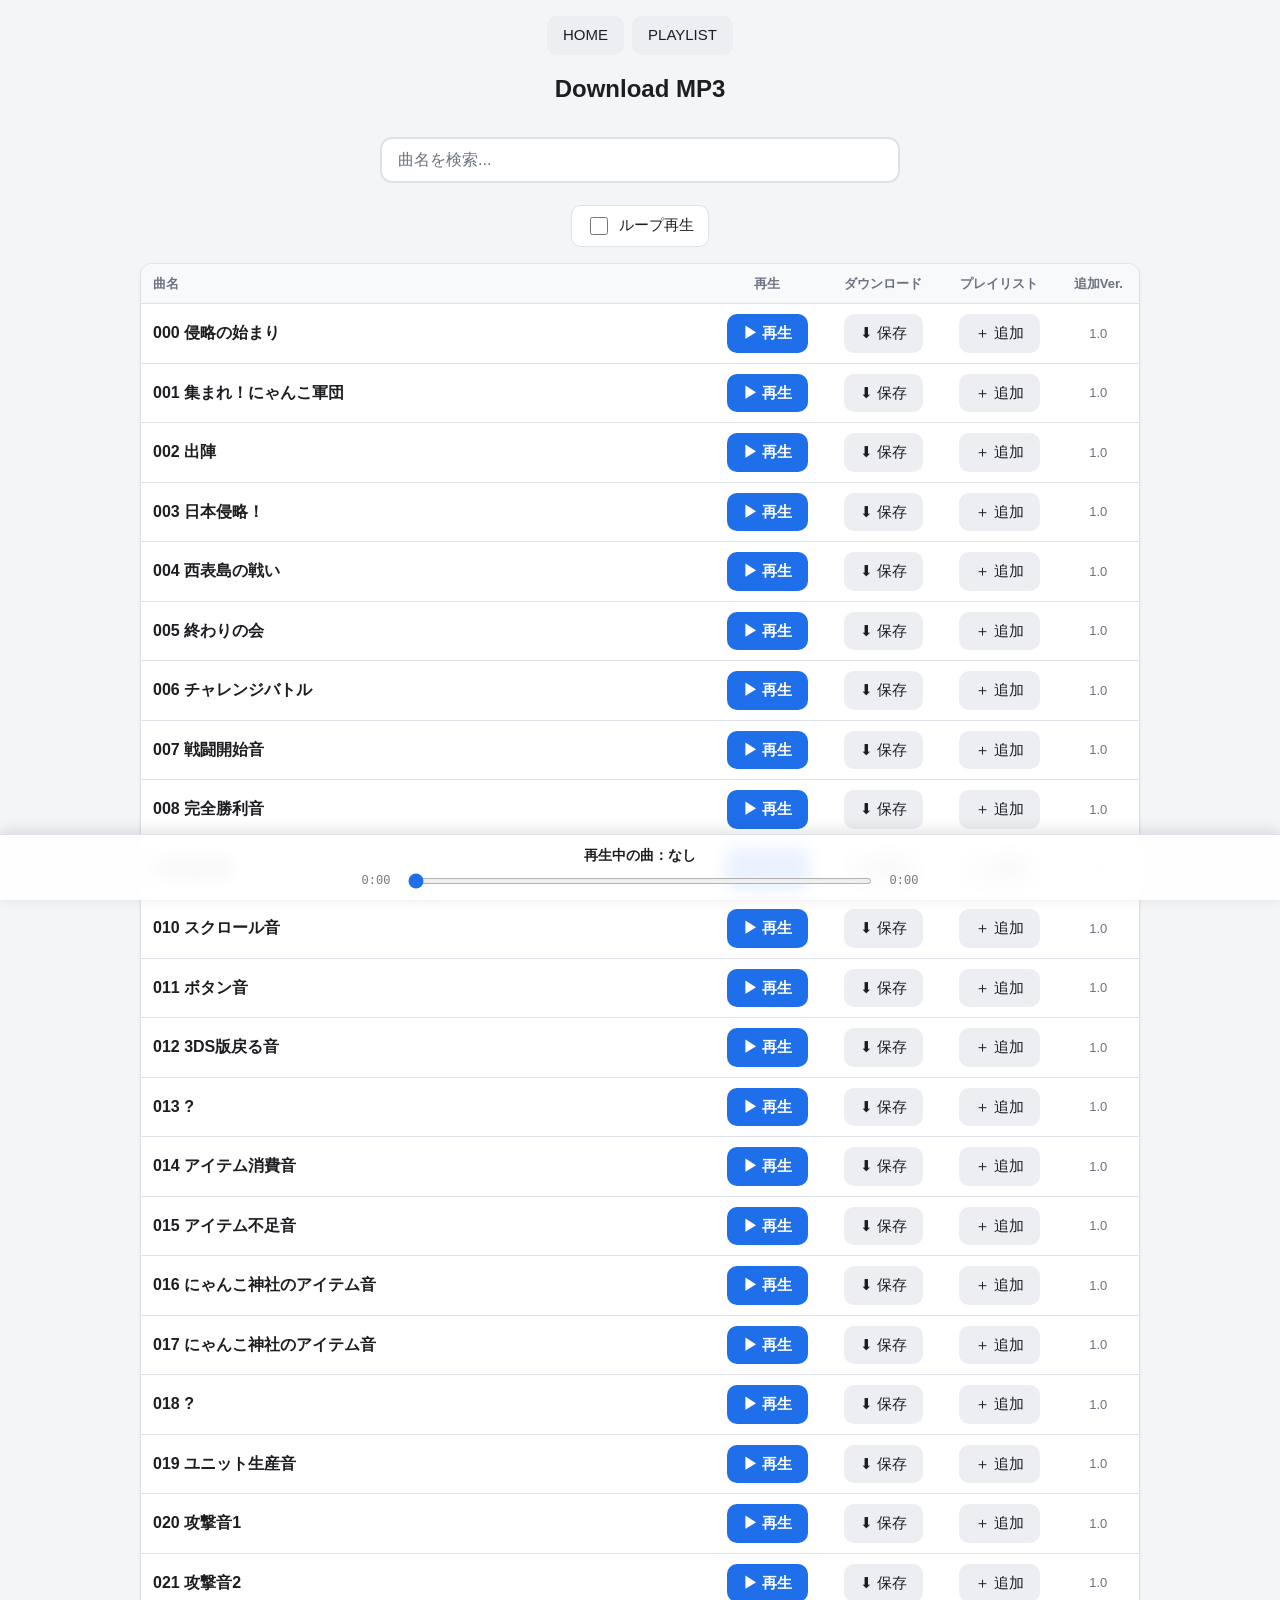
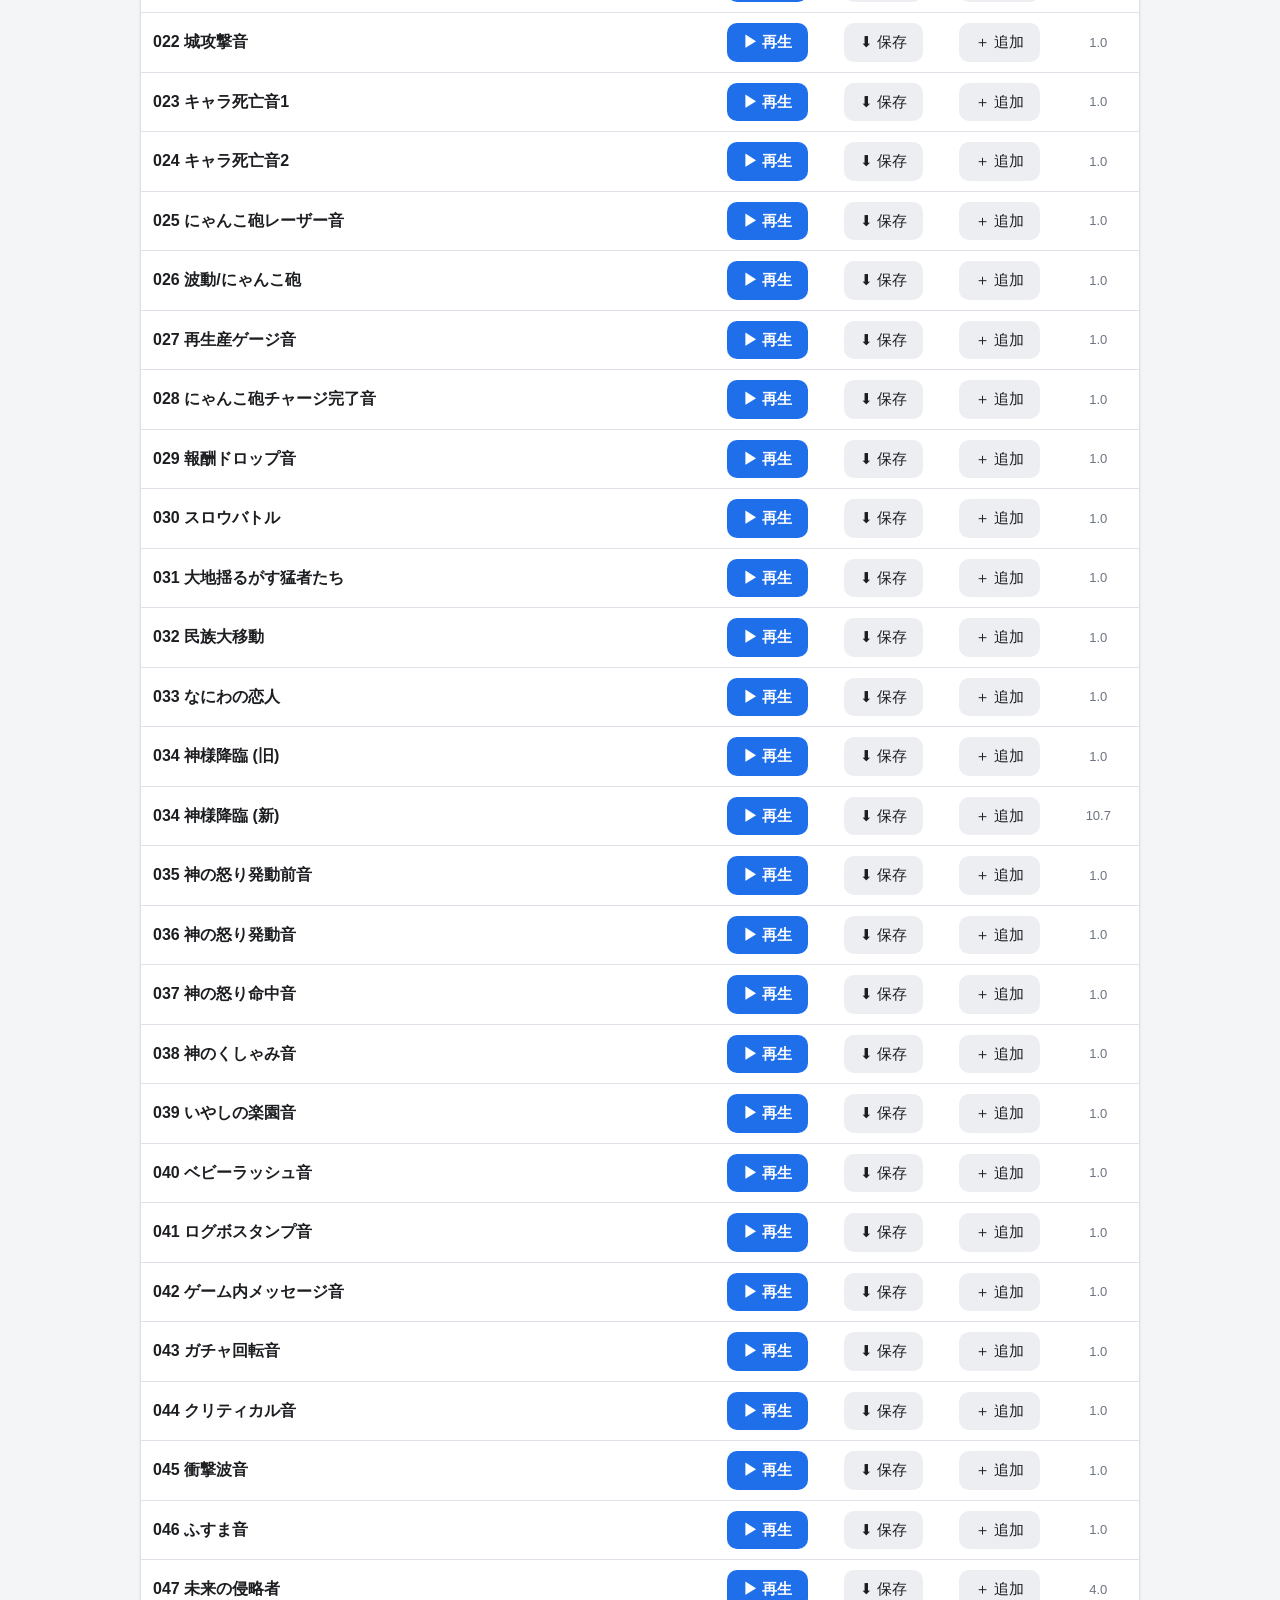
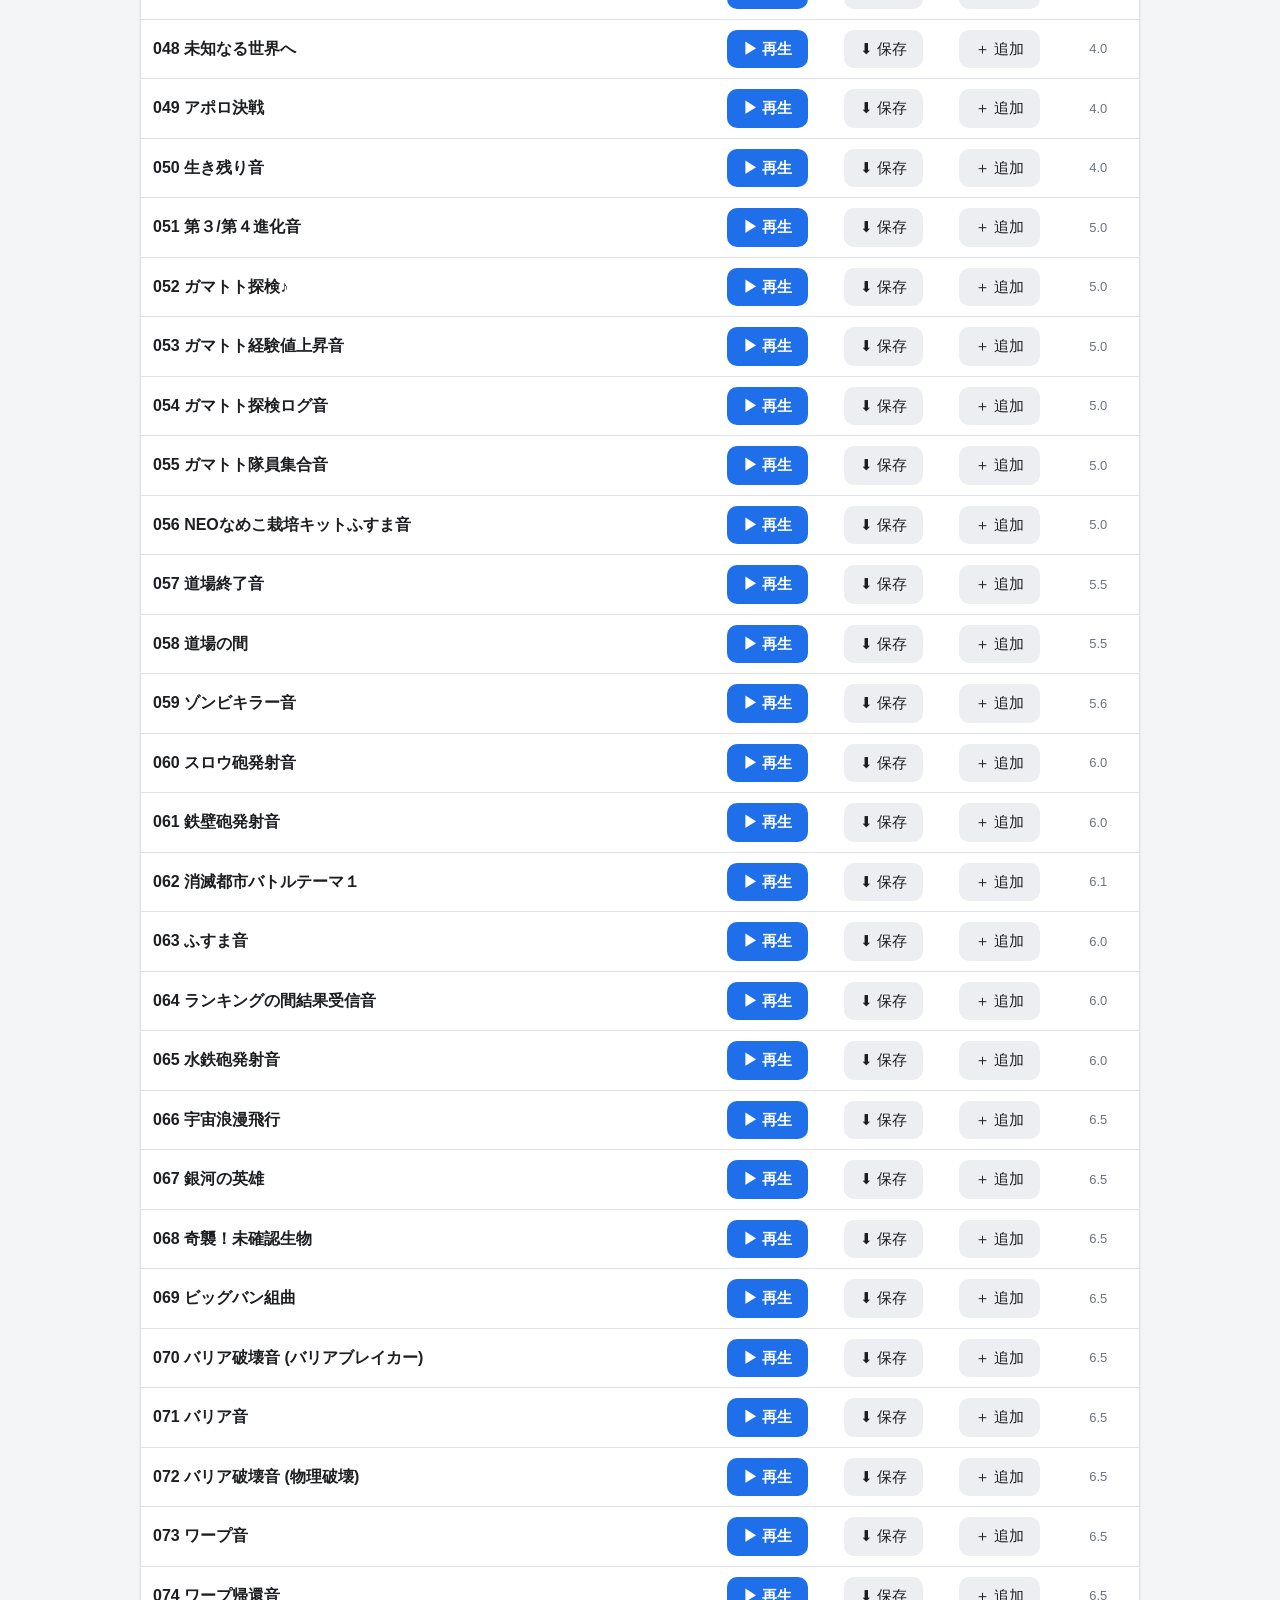
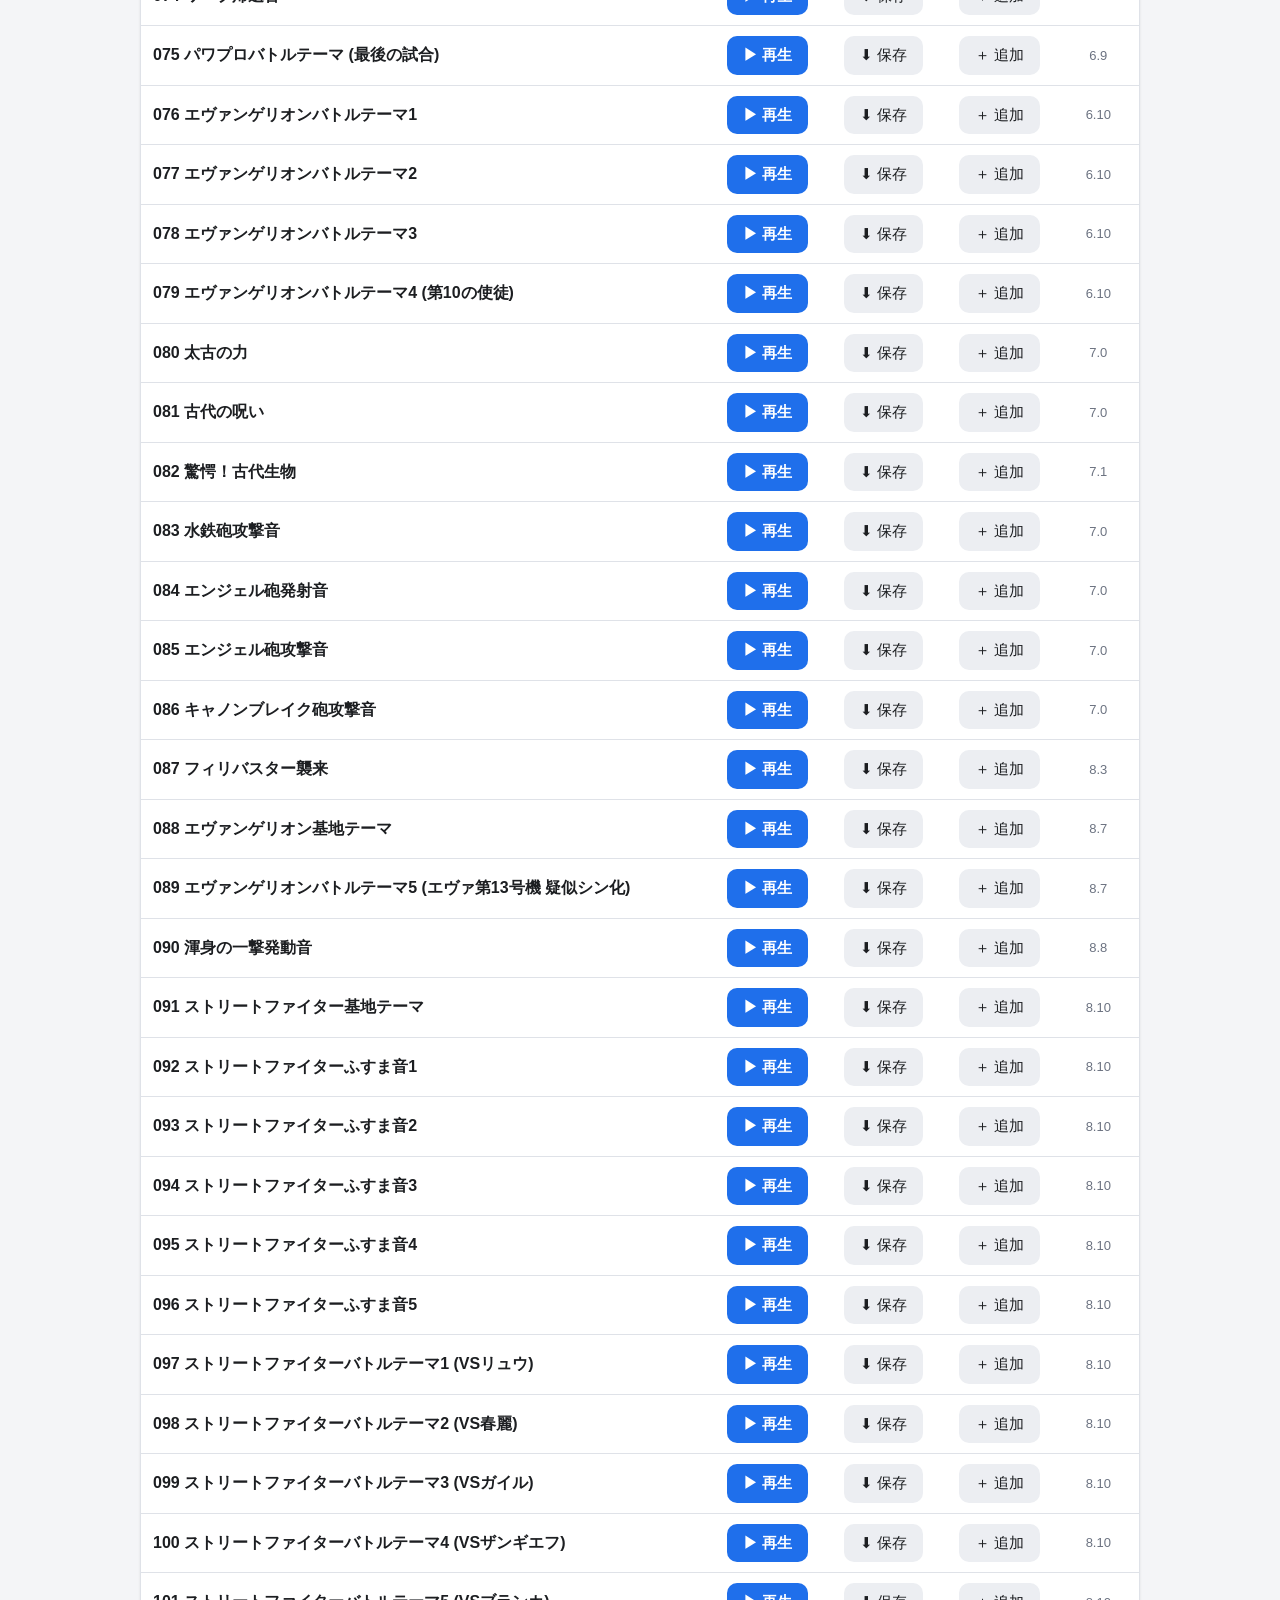
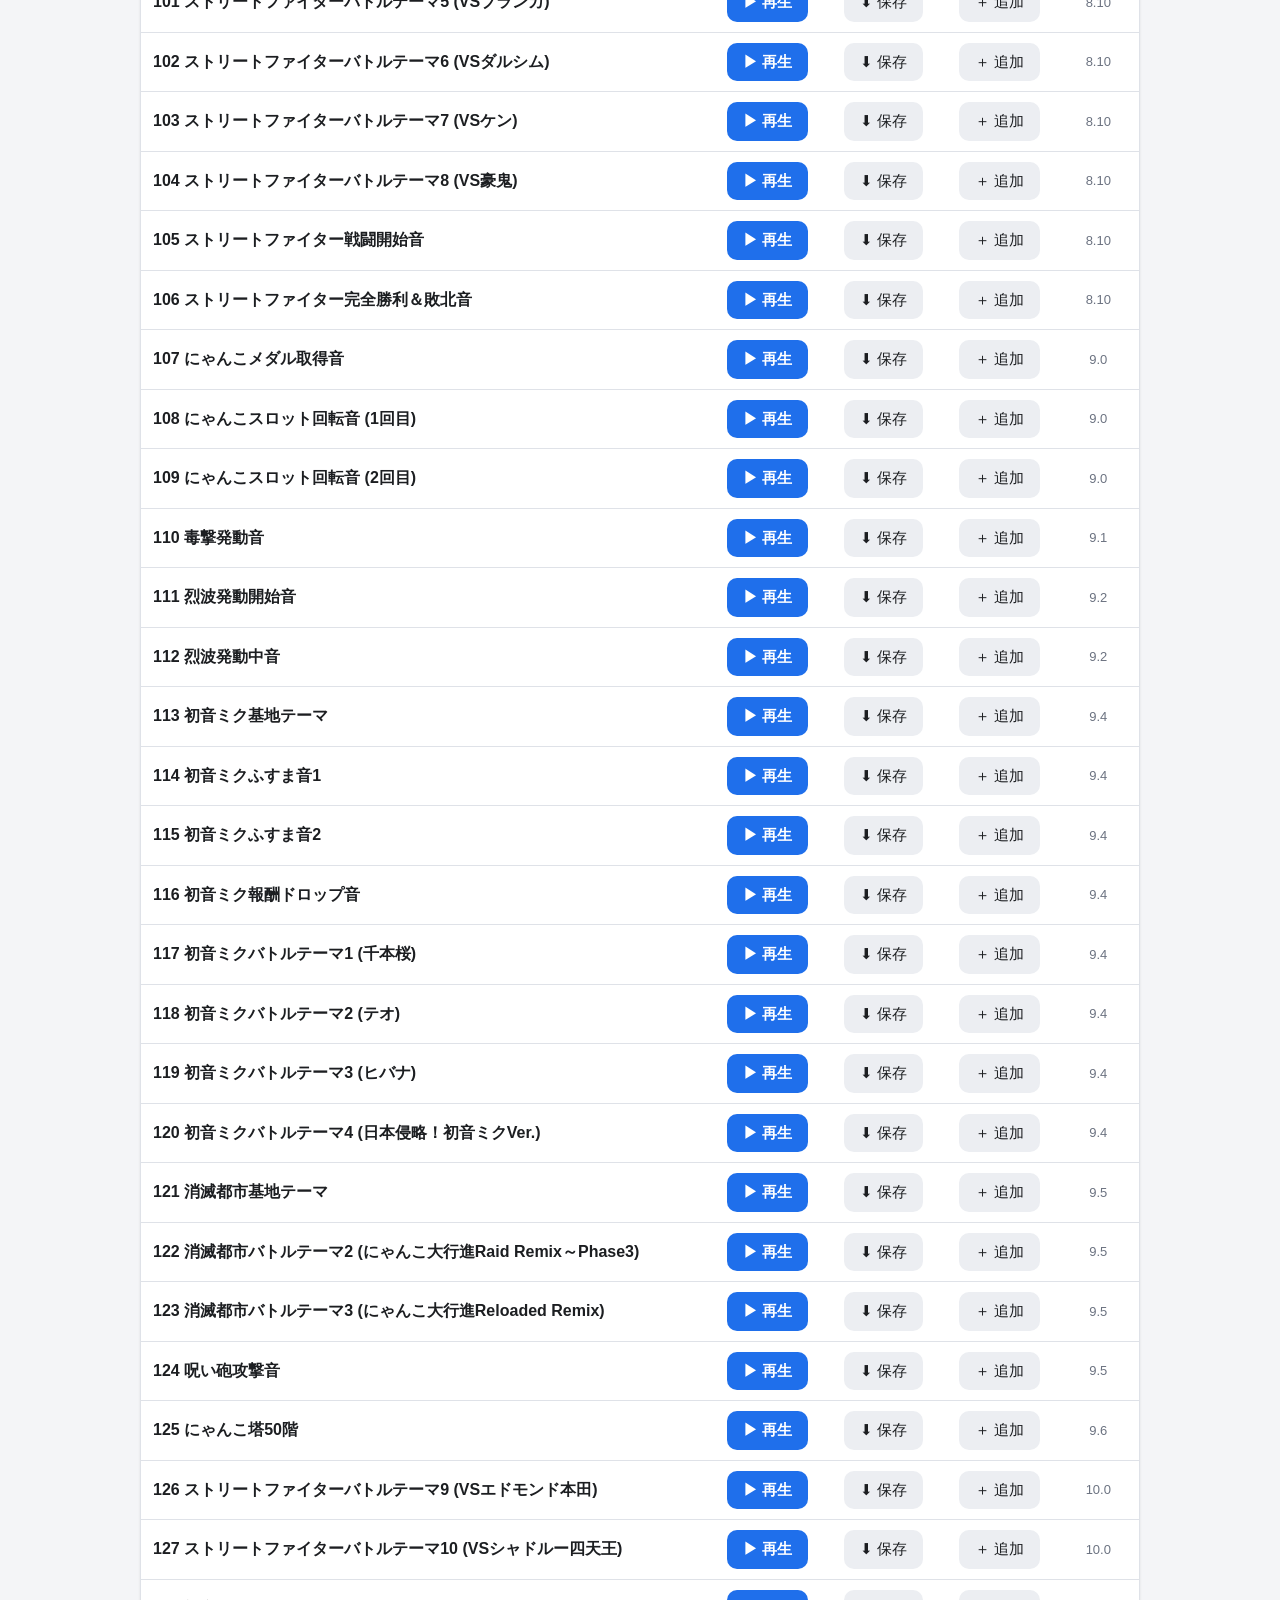
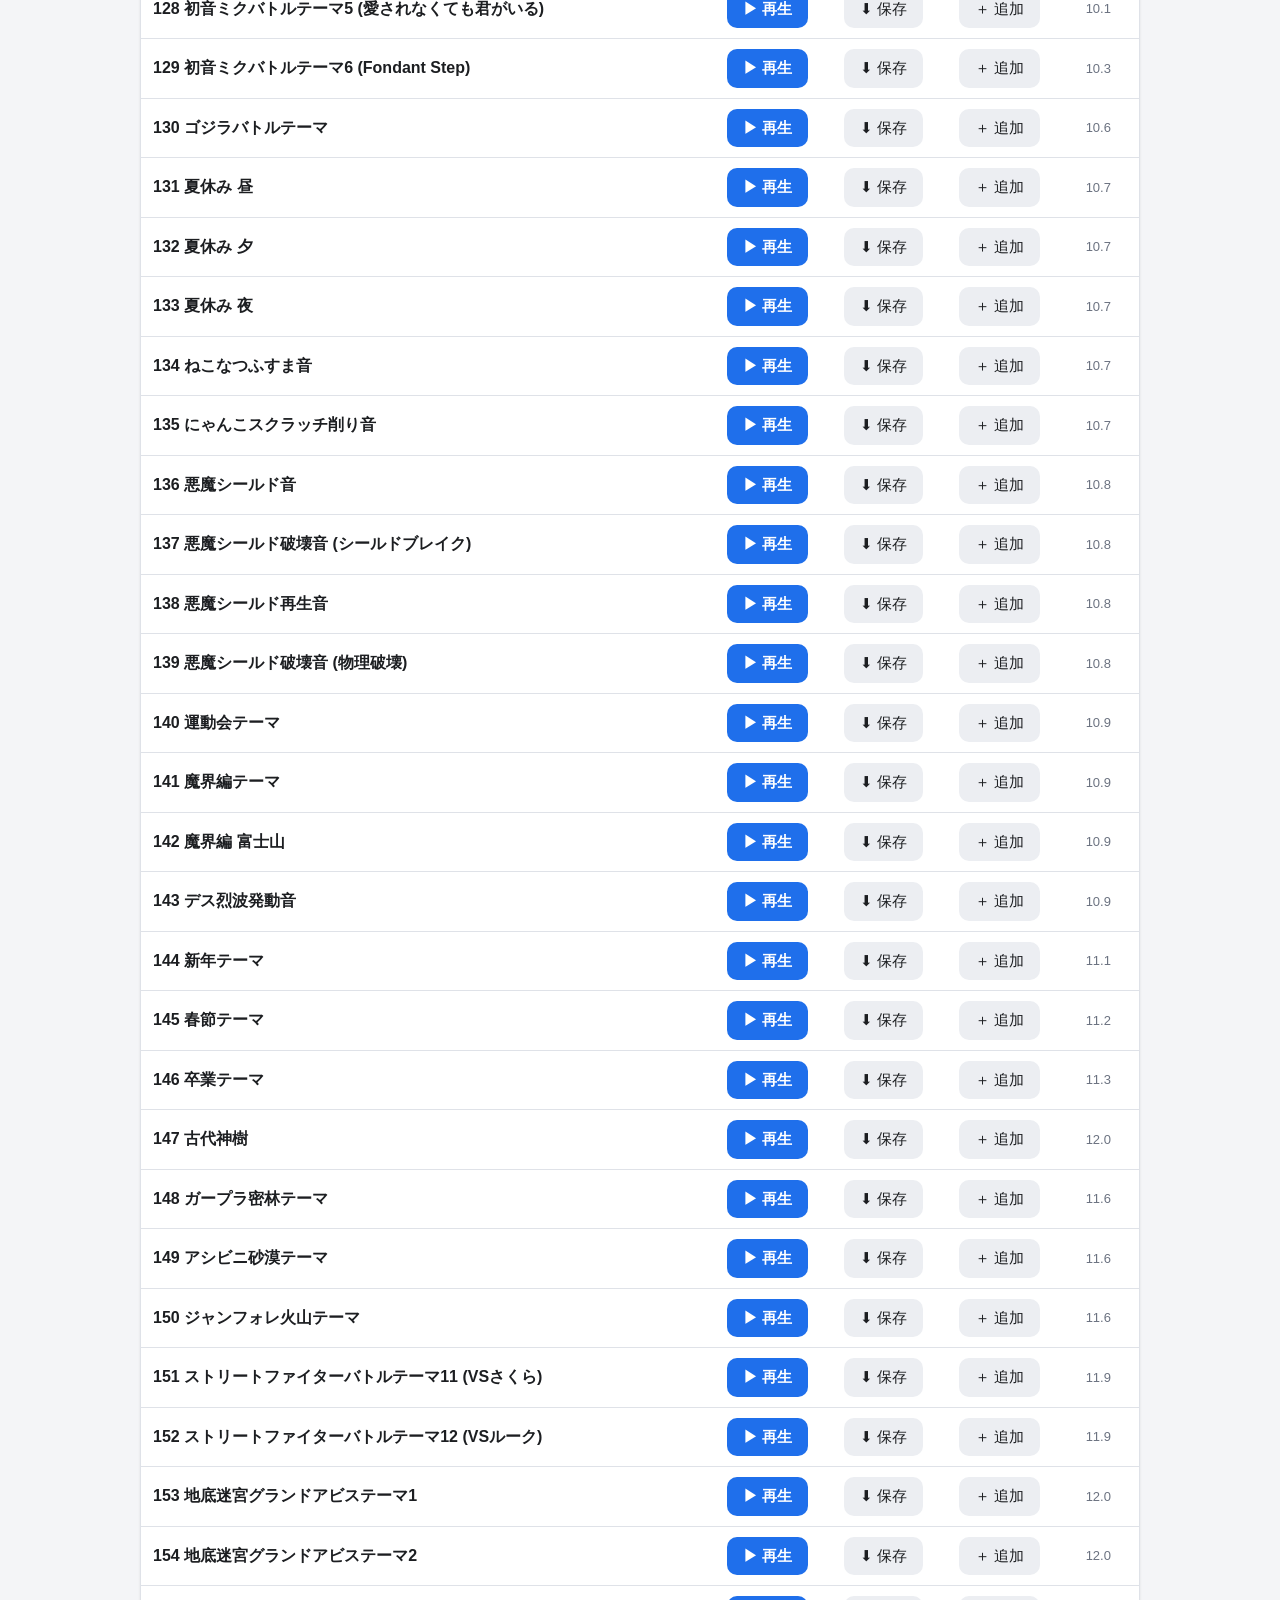
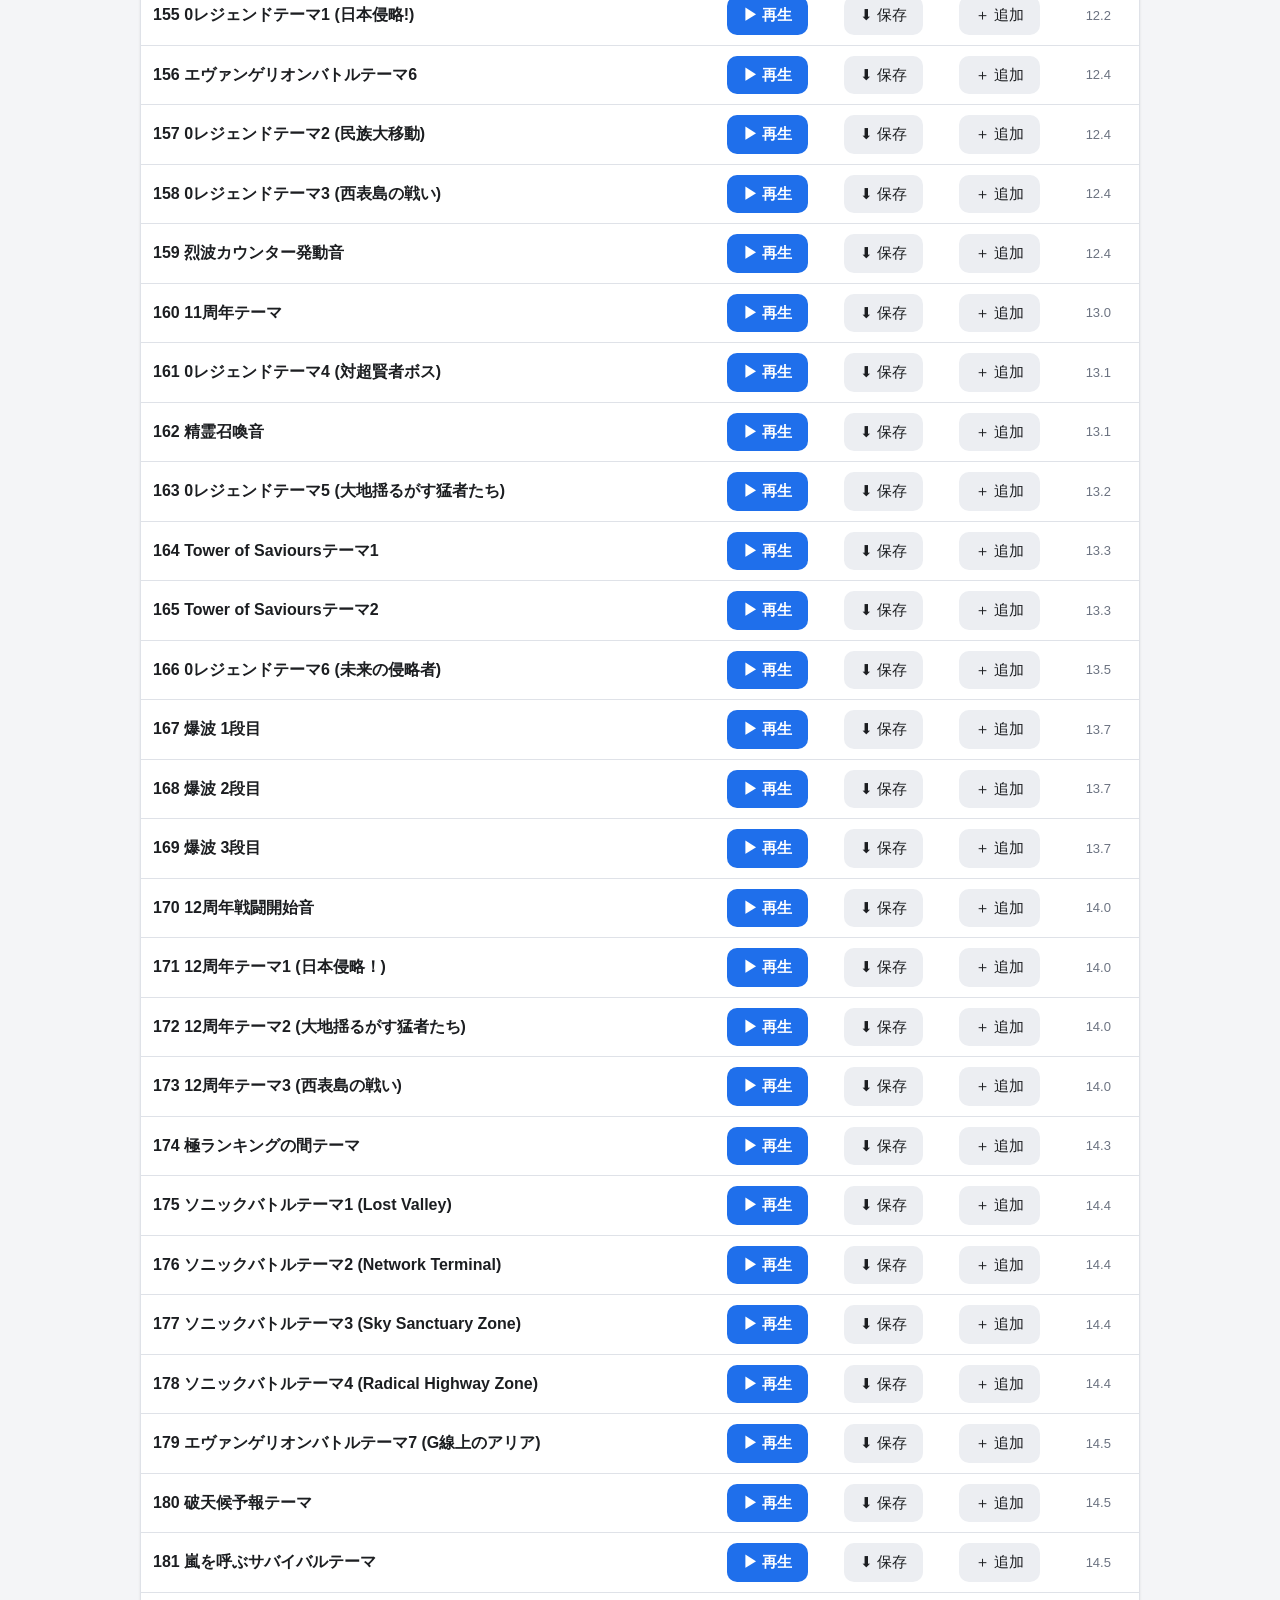
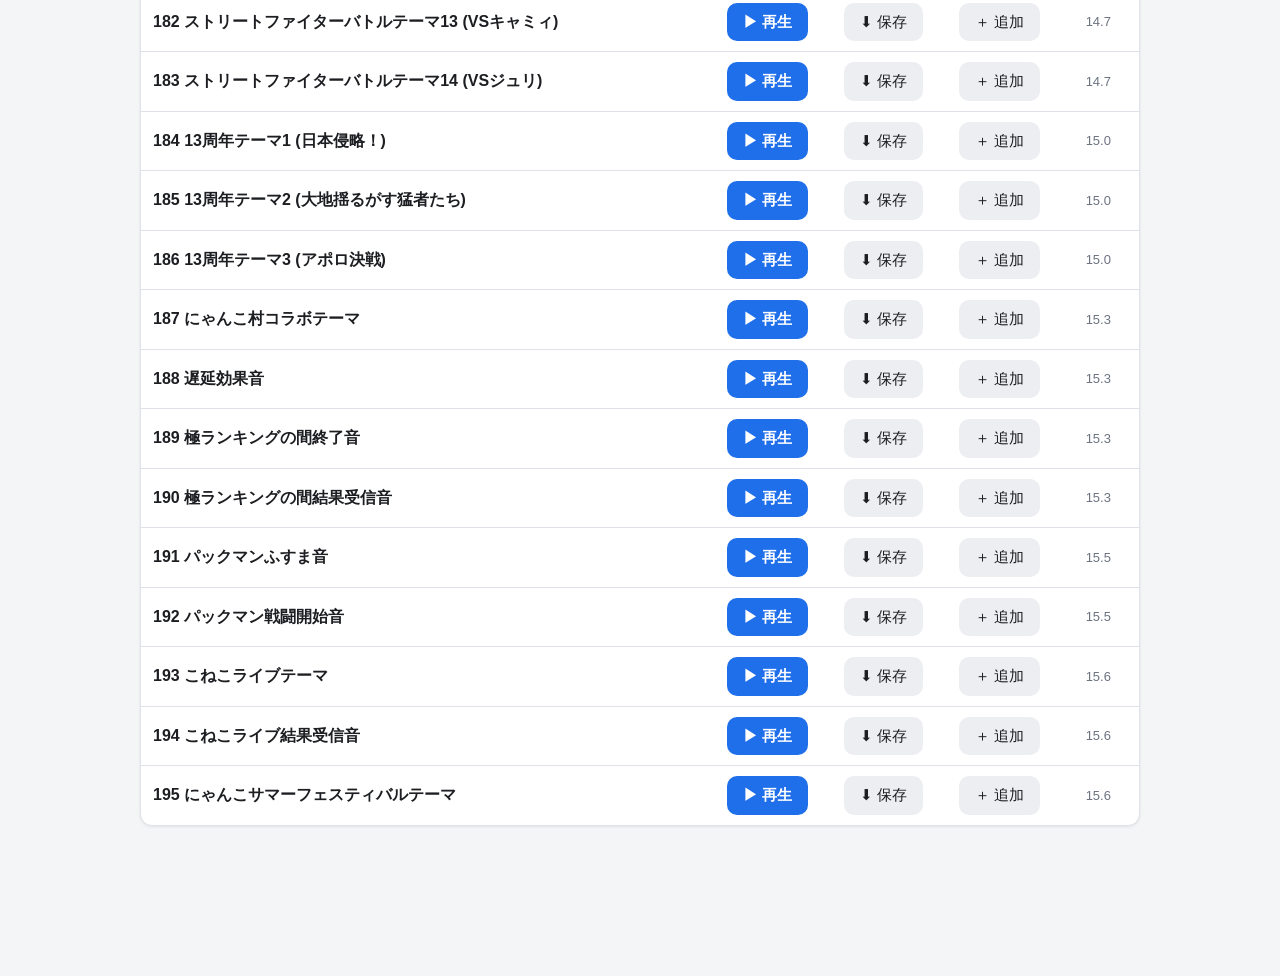
==== mp3.html @ a1e4a660 "test" ====
<!DOCTYPE html>
<html lang="ja">
<head>
<meta charset="UTF-8">
<meta name="viewport" content="width=device-width, initial-scale=1, user-scalable=yes">
<title>BC Music Downloader</title>
<link rel="stylesheet" href="common.css">
<link rel="icon" type="image/x-icon" href="images/favicon.ico">
</head>
<body>
<div class="top-nav">
  <button class="simple-btn" onclick="location.href='index.html'">HOME</button>
  <button class="simple-btn" onclick="location.href='playlist.html'">PLAYLIST</button>
</div>
<h1>Download MP3</h1>
<div class="search-area">
  <div class="search-box">
    <input type="text" id="search" placeholder="曲名を検索..." />
  </div>
</div>
<div class="loop-area">
  <label class="loop-label">
    <input type="checkbox" id="loopToggle"> ループ再生
  </label>
</div>
<div id="track-list"></div>
<div class="player-container">
  <div class="player-inner">
    <div class="now-playing" id="now-playing">再生中の曲：なし</div>
    <div class="seek-wrapper">
      <span id="current-time" class="time-display">0:00</span>
      <input type="range" id="seek-bar" value="0" max="100" step="1">
      <span id="duration" class="time-display">0:00</span>
    </div>
  </div>
</div>
<script src="js/music-table.js"></script>
<script>
  initMusicTable({
    jsonUrl: "songs_mp3.json",
    hasPlaylist: true,
    tableContainerId: 'track-list'
  });
</script>
</body>
</html>
---- common.css ----
/* ===== テーマ変数 (OSのダークモード設定に自動追従) ===== */
:root {
  --bg: #f4f5f7;
  --surface: #ffffff;
  --surface-alt: #f8f9fb;
  --text: #1c1e21;
  --text-sub: #6b7280;
  --border: #dfe2e8;
  --accent: #1f6feb;
  --accent-soft: #e6efff;
  --accent-text: #ffffff;
  --btn: #eceef2;
  --btn-hover: #dcdfe6;
  --shadow: 0 1px 3px rgba(0,0,0,.08);
}
@media (prefers-color-scheme: dark) {
  :root {
    --bg: #16181c;
    --surface: #1f2228;
    --surface-alt: #252931;
    --text: #eceef2;
    --text-sub: #9aa3b2;
    --border: #333844;
    --accent: #5b9bff;
    --accent-soft: #22324f;
    --accent-text: #0d1117;
    --btn: #2f343e;
    --btn-hover: #3d4350;
    --shadow: 0 1px 3px rgba(0,0,0,.5);
  }
}

* { box-sizing: border-box; }

body {
  margin: 0;
  padding: 16px 16px 150px;
  font-family: -apple-system, BlinkMacSystemFont, "Hiragino Sans", "Noto Sans JP", "Yu Gothic", sans-serif;
  line-height: 1.5;
  background: var(--bg);
  color: var(--text);
}
h1 {
  font-size: 24px;
  text-align: center;
  margin: 16px 0 20px;
}

/* ===== ボタン ===== */
.simple-btn {
  display: inline-flex;
  align-items: center;
  justify-content: center;
  gap: 6px;
  padding: 8px 16px;
  font: inherit;
  font-size: 15px;
  color: var(--text);
  background: var(--btn);
  border: none;
  border-radius: 10px;
  cursor: pointer;
  white-space: nowrap;
  transition: background .15s;
}
.simple-btn:hover { background: var(--btn-hover); }
.simple-btn:focus-visible,
input:focus-visible { outline: 2px solid var(--accent); outline-offset: 2px; }
.simple-btn.primary { background: var(--accent); color: var(--accent-text); font-weight: 600; }
.simple-btn.primary:hover { filter: brightness(1.08); }
.simple-btn.danger { color: #d93025; }
@media (prefers-color-scheme: dark) { .simple-btn.danger { color: #ff7b72; } }

/* ===== 上部ナビ・検索 ===== */
.top-nav {
  max-width: 1000px;
  margin: 0 auto;
  display: flex;
  gap: 8px;
  flex-wrap: wrap;
  justify-content: center;
}
.search-area {
  position: sticky;
  top: 0;
  z-index: 50;
  max-width: 1000px;
  margin: 0 auto 12px;
  padding: 10px 0;
  background: var(--bg);
}
.search-box { max-width: 520px; margin: 0 auto; }
input[type="text"],
.search-box input[type="text"] {
  display: block;
  width: 100%;
  padding: 12px 16px;
  font-size: 16px; /* iOSの自動ズーム防止 */
  color: var(--text);
  background: var(--surface);
  border: 2px solid var(--border);
  border-radius: 12px;
  transition: border-color .15s;
}
input[type="text"]:focus { border-color: var(--accent); outline: none; }
input::placeholder { color: var(--text-sub); }

.loop-area {
  max-width: 1000px;
  margin: 0 auto 16px;
  display: flex;
  justify-content: center;
  align-items: center;
  flex-wrap: wrap;
  gap: 12px;
}
.loop-label {
  display: inline-flex;
  align-items: center;
  gap: 8px;
  padding: 8px 14px;
  font-size: 15px;
  color: var(--text);
  background: var(--surface);
  border: 1px solid var(--border);
  border-radius: 10px;
  cursor: pointer;
  user-select: none;
}
.loop-label input { width: 18px; height: 18px; accent-color: var(--accent); }

/* ===== 曲テーブル ===== */
.table-scroll { max-width: 1000px; margin: 0 auto; }
table {
  width: 100%;
  border-collapse: separate;
  border-spacing: 0;
  background: var(--surface);
  border: 1px solid var(--border);
  border-radius: 12px;
  overflow: hidden;
  box-shadow: var(--shadow);
}
th, td {
  padding: 10px 12px;
  text-align: center;
  border-bottom: 1px solid var(--border);
  background: transparent;
  color: var(--text);
}
th {
  position: sticky;
  top: 0;
  font-size: 13px;
  font-weight: 600;
  color: var(--text-sub);
  background: var(--surface-alt);
}
tbody tr:last-child td { border-bottom: none; }
tbody tr:hover td { background: var(--surface-alt); }
tbody tr.playing td { background: var(--accent-soft); }
td.song-title, th.song-title { text-align: left; }
td.song-title { font-weight: 600; word-break: break-word; }
td.col-ver { color: var(--text-sub); font-size: 13px; white-space: nowrap; }
.empty-row { padding: 28px 12px; color: var(--text-sub); }

/* ===== プレイリスト保存 ===== */
.playlist-controls {
  max-width: 600px;
  margin: 20px auto;
  display: flex;
  gap: 8px;
}
.playlist-controls input[type="text"] { flex: 1; }
.playlist-actions {
  display: flex;
  justify-content: center;
  flex-wrap: wrap;
  gap: 8px;
  margin-top: 16px;
}
.saved-playlists {
  max-width: 600px;
  margin: 20px auto;
  padding: 16px;
  background: var(--surface);
  border: 1px solid var(--border);
  border-radius: 12px;
}
.saved-playlists h3 { margin: 0 0 12px; font-size: 16px; text-align: center; }
.saved-playlist-item {
  display: flex;
  justify-content: space-between;
  align-items: center;
  gap: 10px;
  padding: 10px 12px;
  margin-bottom: 8px;
  background: var(--surface-alt);
  border: 1px solid var(--border);
  border-radius: 10px;
}
.saved-playlist-item:last-child { margin-bottom: 0; }
.saved-playlist-name { flex: 1; min-width: 0; word-break: break-word; }
.saved-playlist-name small { color: var(--text-sub); }
.saved-playlist-actions { display: flex; gap: 6px; }
.saved-playlist-actions .simple-btn { padding: 6px 12px; font-size: 14px; }

/* ===== 下部プレイヤー ===== */
.player-container {
  position: fixed;
  left: 0; right: 0; bottom: 0;
  z-index: 1000;
  padding: 10px 0 calc(10px + env(safe-area-inset-bottom, 0px));
  background: color-mix(in srgb, var(--surface) 88%, transparent);
  border-top: 1px solid var(--border);
  box-shadow: 0 -3px 15px rgba(0,0,0,.12);
  backdrop-filter: blur(10px);
  -webkit-backdrop-filter: blur(10px);
}
.player-inner {
  max-width: 600px;
  margin: 0 auto;
  padding: 0 16px;
  display: flex;
  flex-direction: column;
  align-items: center;
  gap: 6px;
}
.now-playing {
  width: 100%;
  font-size: 14px;
  font-weight: 600;
  text-align: center;
  white-space: nowrap;
  overflow: hidden;
  text-overflow: ellipsis;
}
.seek-wrapper { width: 100%; display: flex; align-items: center; gap: 10px; }
#seek-bar { flex: 1; height: 6px; cursor: pointer; accent-color: var(--accent); }
.time-display {
  min-width: 40px;
  font-family: ui-monospace, monospace;
  font-size: 12px;
  text-align: center;
  color: var(--text-sub);
}
.playback-controls { display: flex; justify-content: center; gap: 16px; }
.playback-controls .simple-btn { padding: 8px 22px; font-size: 18px; }

/* ===== スマホ: 表をカード表示に切り替え (縮小せず実寸で読める) ===== */
@media (max-width: 700px) {
  body { padding: 12px 12px 150px; }
  h1 { font-size: 20px; margin: 12px 0 14px; }

  table, tbody { display: block; }
  table { background: transparent; border: none; box-shadow: none; border-radius: 0; }
  thead { display: none; }

  tr {
    display: flex;
    flex-wrap: wrap;
    gap: 8px;
    padding: 12px;
    margin-bottom: 10px;
    background: var(--surface);
    border: 1px solid var(--border);
    border-radius: 12px;
    box-shadow: var(--shadow);
  }
  tr.playing { background: var(--accent-soft); border-color: var(--accent); }
  td, tbody tr:hover td, tbody tr.playing td {
    padding: 0;
    border: none;
    background: transparent;
  }
  td.song-title { order: 0; flex: 1 1 100%; font-size: 15px; }
  td.col-ver { order: 1; flex: 1 1 100%; text-align: left; margin-top: -4px; }
  td.col-ver:empty, td.col-ver.none { display: none; }
  td.col-btn { order: 2; flex: 1 1 0; }
  td.col-btn .simple-btn { width: 100%; padding: 10px 6px; font-size: 14px; }
  td.empty-row { flex: 1 1 100%; text-align: center; padding: 24px 0; }

  .playlist-controls { flex-direction: column; }
  .saved-playlist-item { flex-direction: column; align-items: stretch; }
  .saved-playlist-actions .simple-btn { flex: 1; }
}

@media (prefers-reduced-motion: reduce) {
  * { transition: none !important; }
}
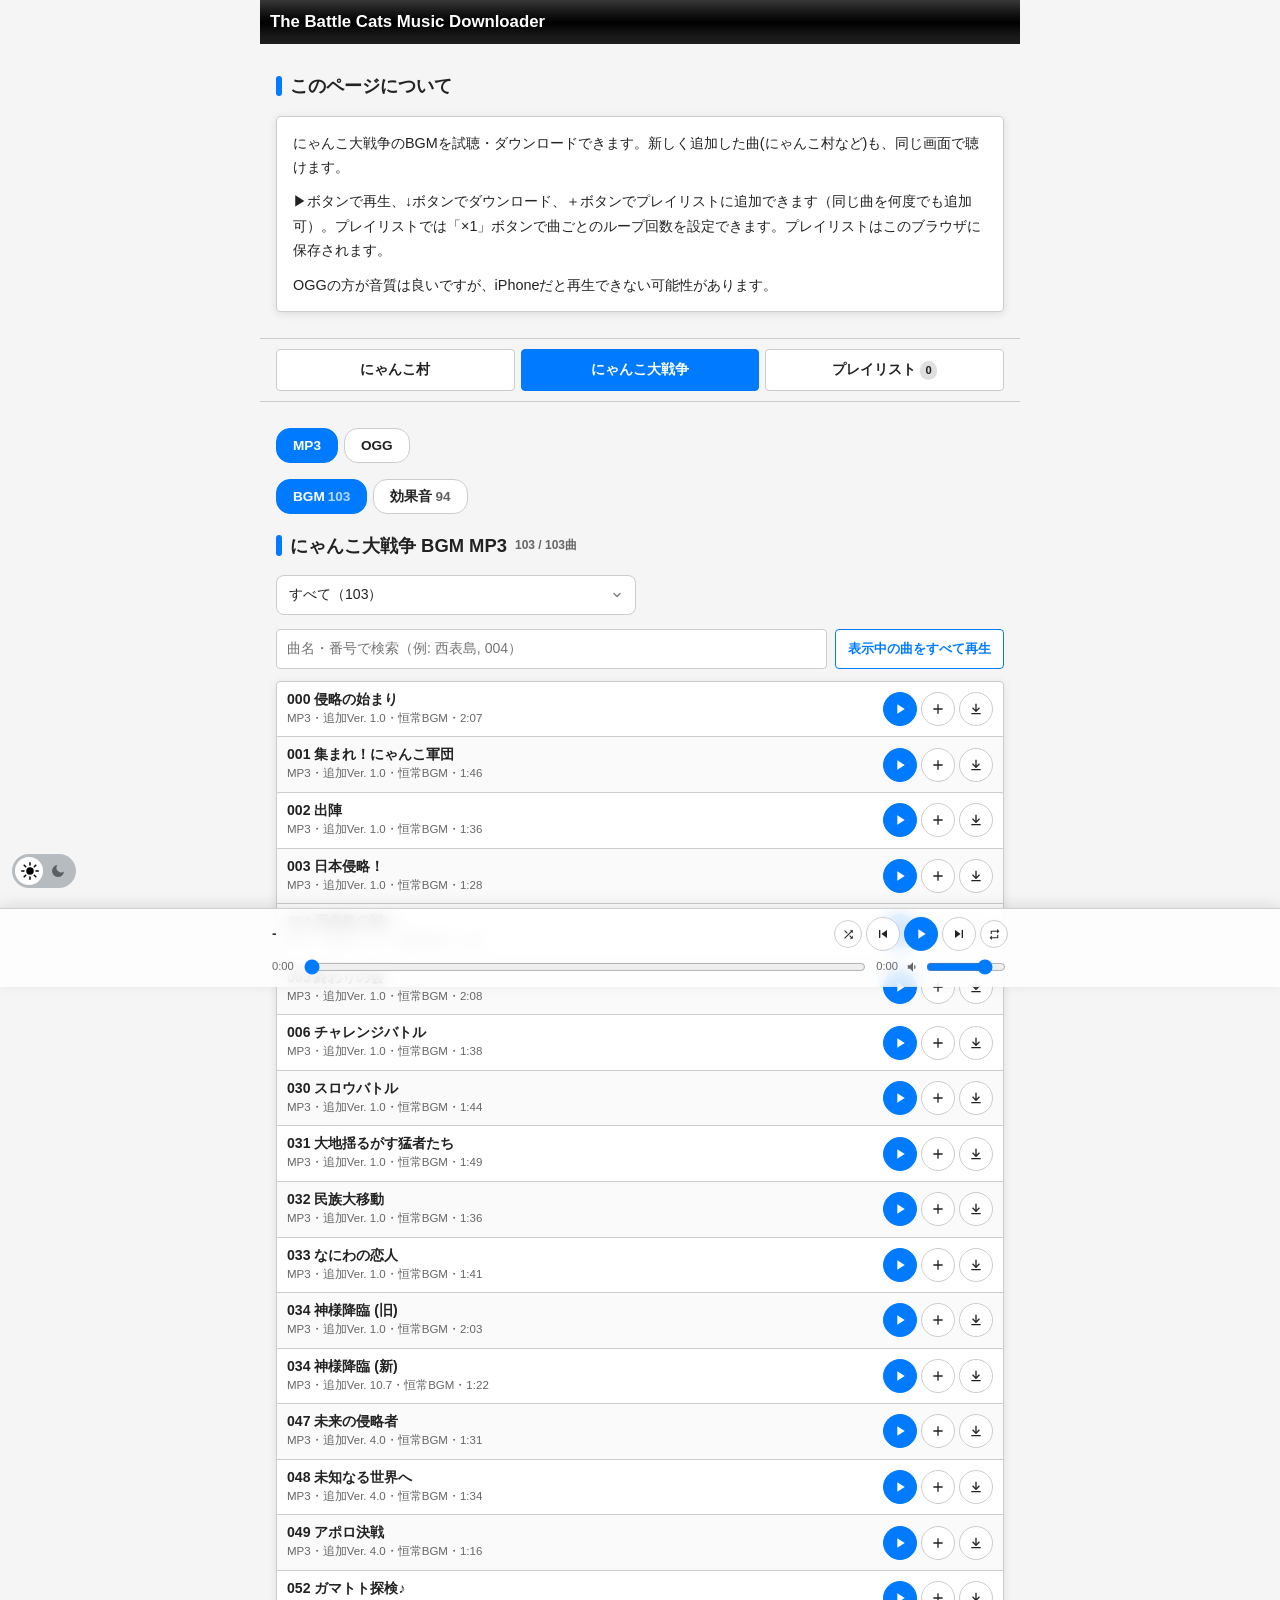
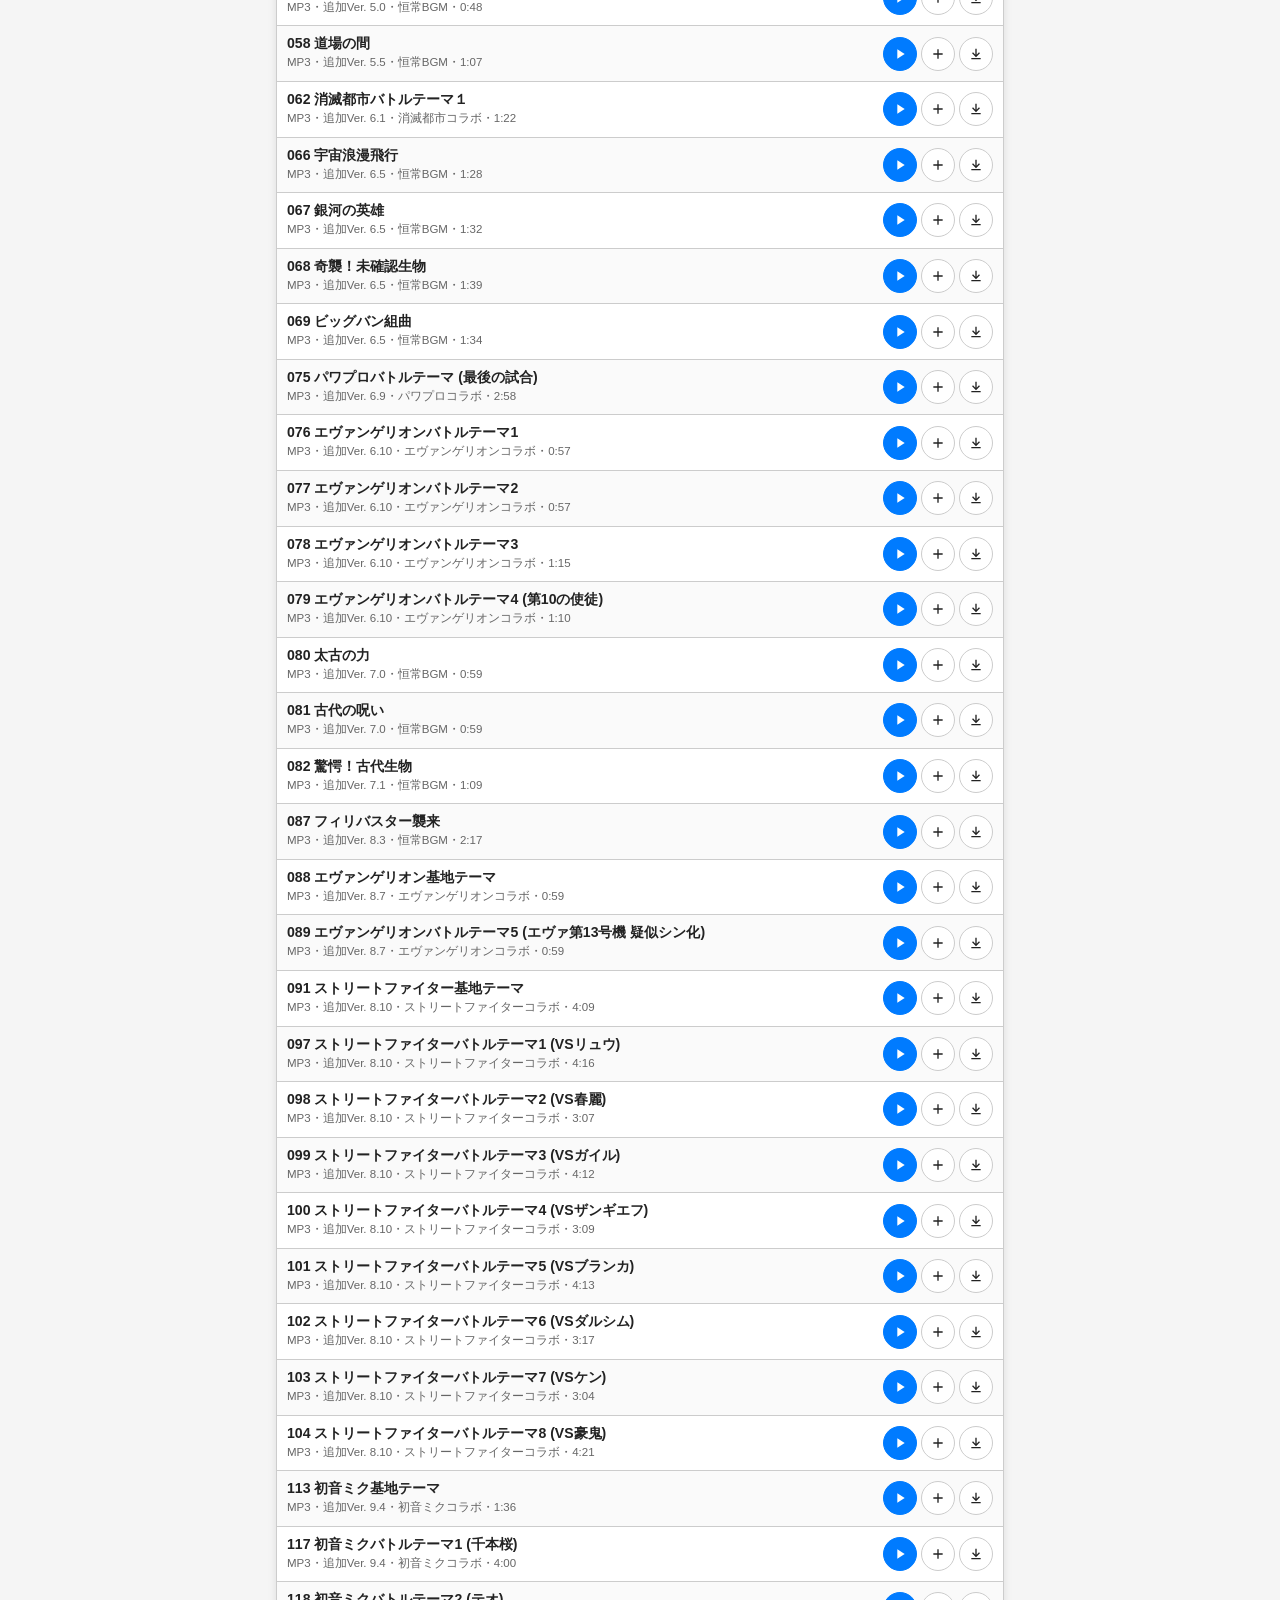
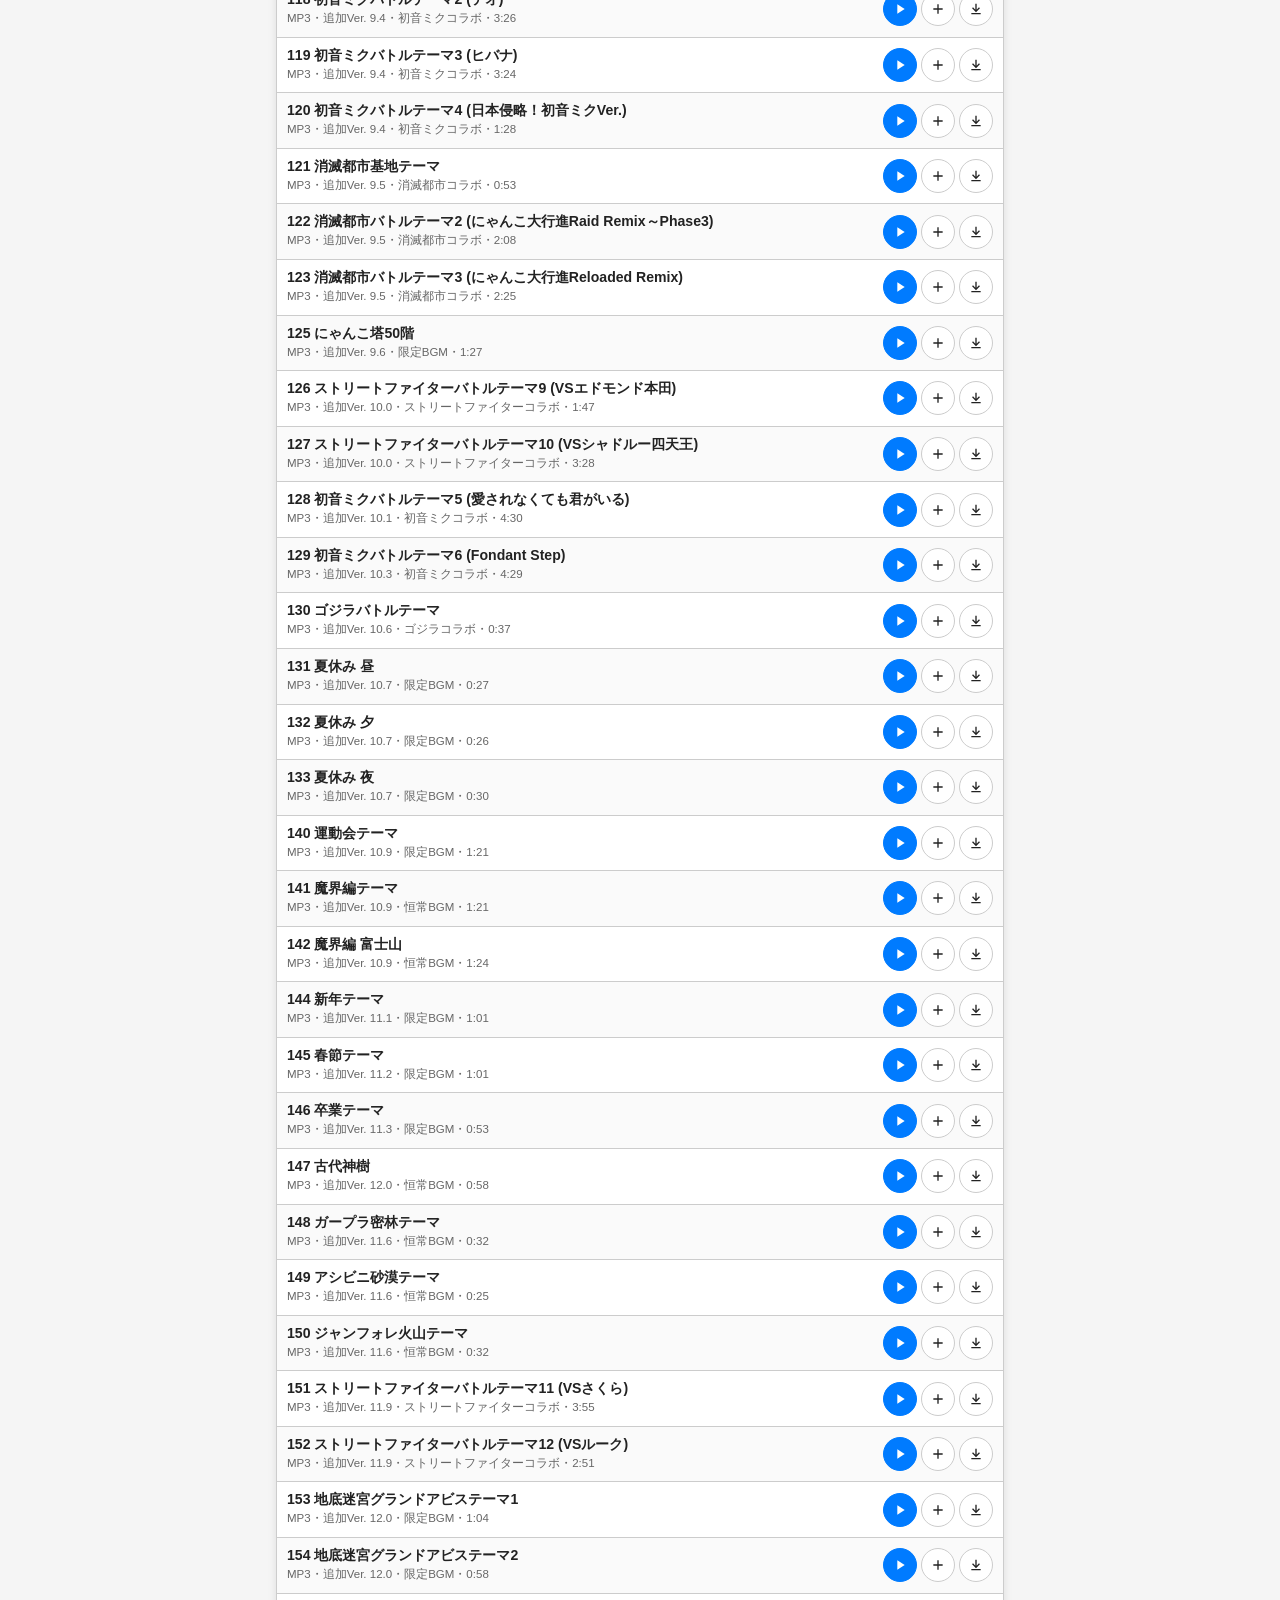
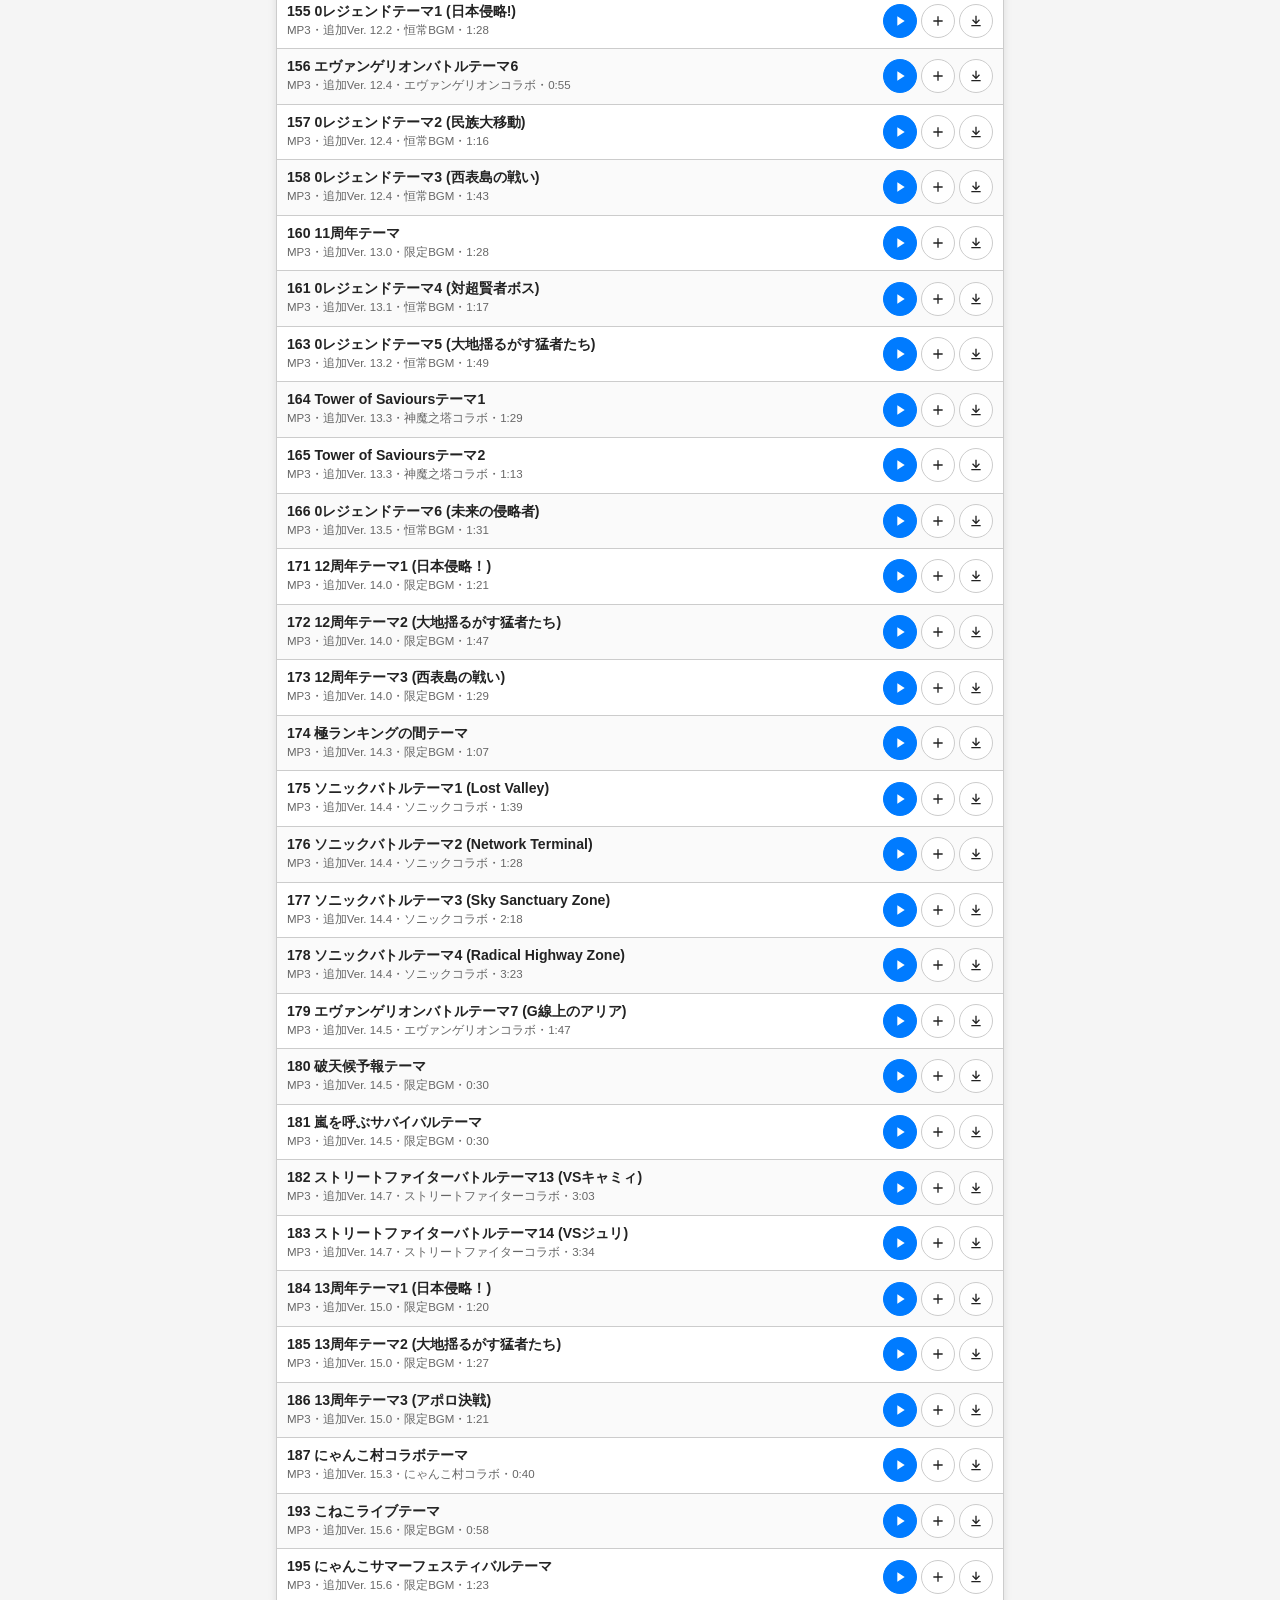
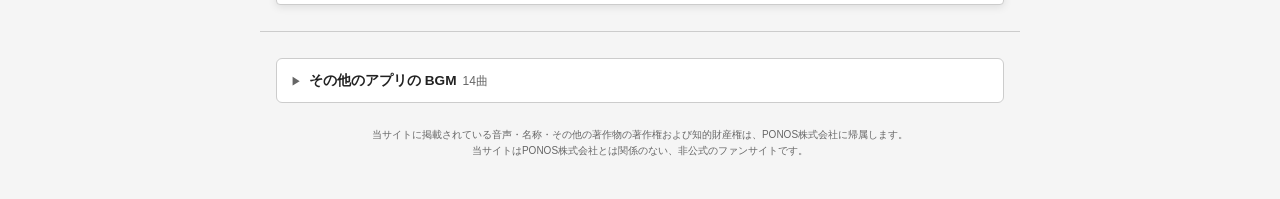
==== commit 1b3a2876: "test" ====
--- a/mp3.html
+++ b/mp3.html
@@ -1,46 +1,11 @@
 <!DOCTYPE html>
-<html lang="ja">
-<head>
-<meta charset="UTF-8">
-<meta name="viewport" content="width=device-width, initial-scale=1, user-scalable=yes">
-<title>BC Music Downloader</title>
-<link rel="stylesheet" href="common.css">
-<link rel="icon" type="image/x-icon" href="images/favicon.ico">
-</head>
-<body>
-<div class="top-nav">
-  <button class="simple-btn" onclick="location.href='index.html'">HOME</button>
-  <button class="simple-btn" onclick="location.href='playlist.html'">PLAYLIST</button>
-</div>
-<h1>Download MP3</h1>
-<div class="search-area">
-  <div class="search-box">
-    <input type="text" id="search" placeholder="曲名を検索..." />
-  </div>
-</div>
-<div class="loop-area">
-  <label class="loop-label">
-    <input type="checkbox" id="loopToggle"> ループ再生
-  </label>
-</div>
-<div id="track-list"></div>
-<div class="player-container">
-  <div class="player-inner">
-    <div class="now-playing" id="now-playing">再生中の曲：なし</div>
-    <div class="seek-wrapper">
-      <span id="current-time" class="time-display">0:00</span>
-      <input type="range" id="seek-bar" value="0" max="100" step="1">
-      <span id="duration" class="time-display">0:00</span>
-    </div>
-  </div>
-</div>
-<script src="js/music-table.js"></script>
+<html lang="ja"><head><meta charset="UTF-8"><title>BC Music Downloader</title>
 <script>
-  initMusicTable({
-    jsonUrl: "songs_mp3.json",
-    hasPlaylist: true,
-    tableContainerId: 'track-list'
-  });
+(function () {
+  var qs = new URLSearchParams(location.search);
+  qs.set('tab', 'bc'); qs.set('fmt', 'mp3');
+  location.replace('index.html?' + qs.toString());
+})();
 </script>
-</body>
-</html>+<noscript><meta http-equiv="refresh" content="0; url=index.html"></noscript>
+</head><body><p><a href="index.html">BC Music Downloader</a> に移動しました。</p></body></html>
